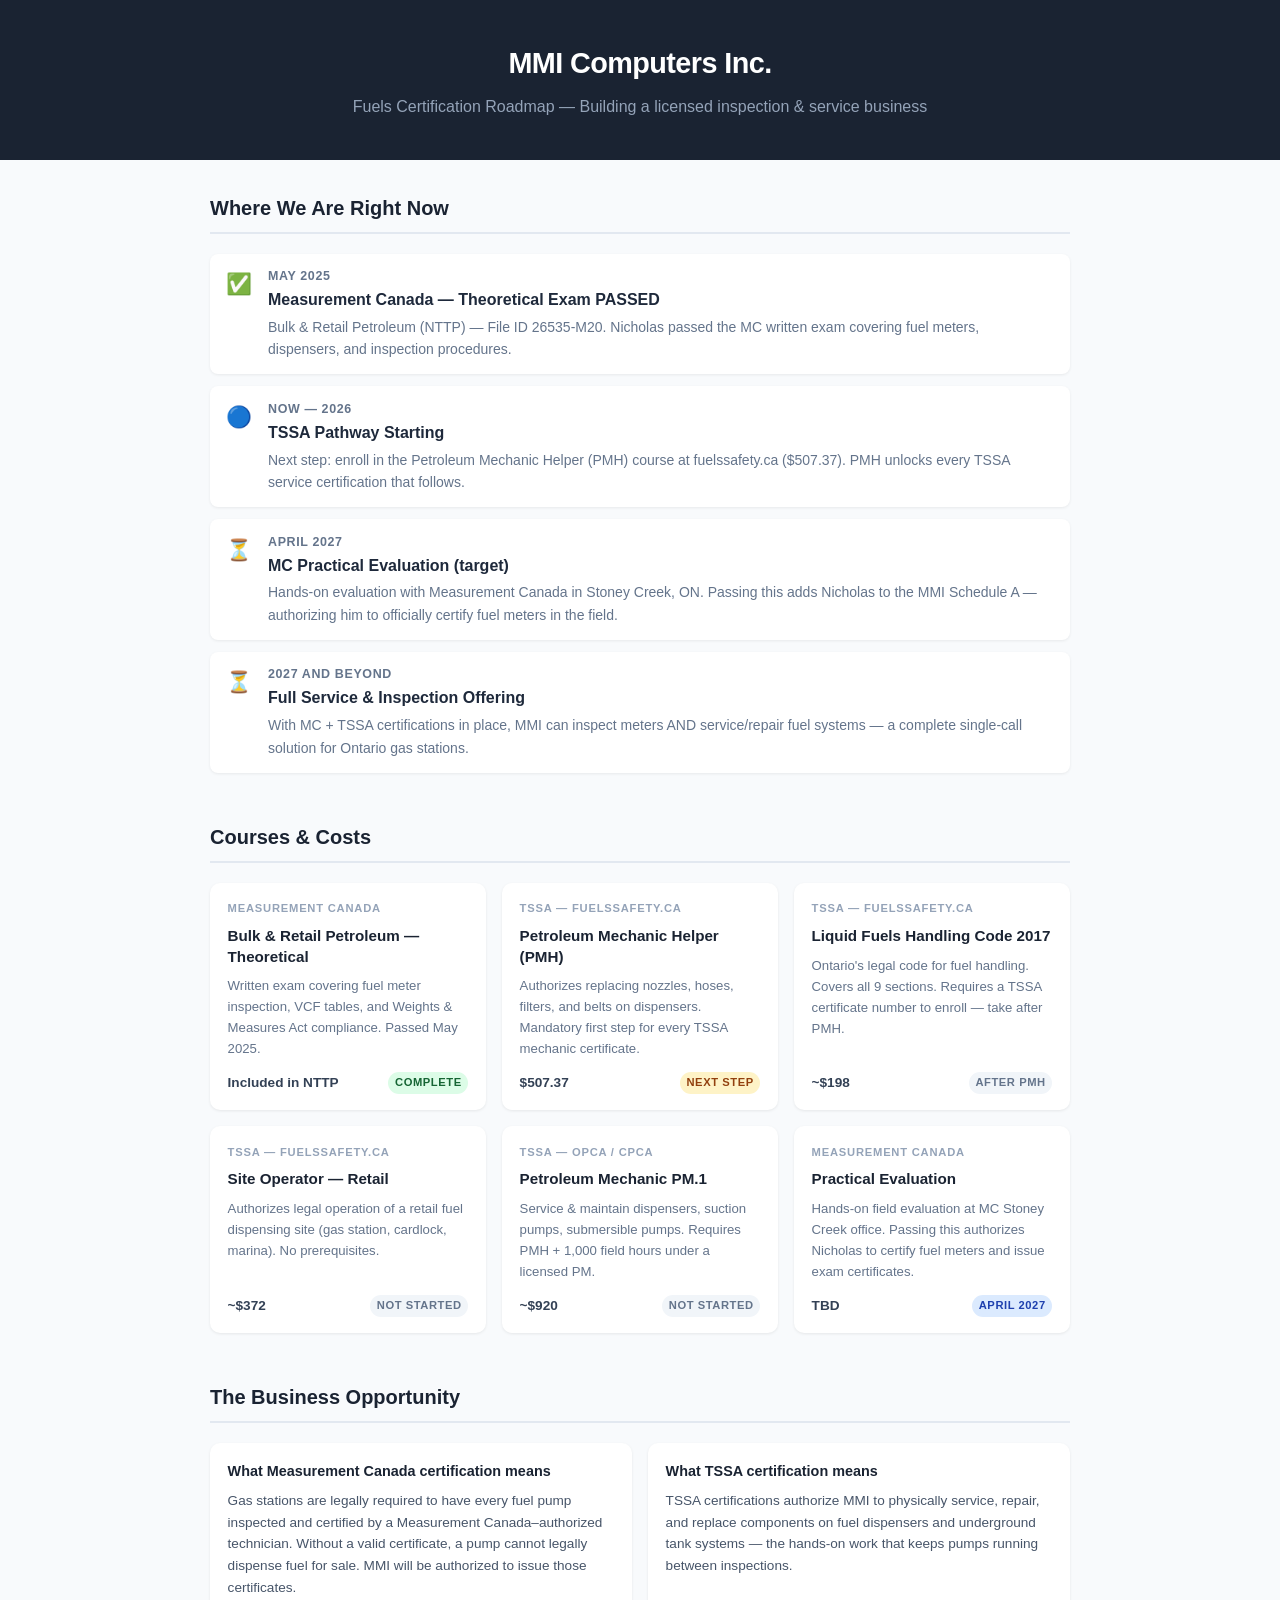
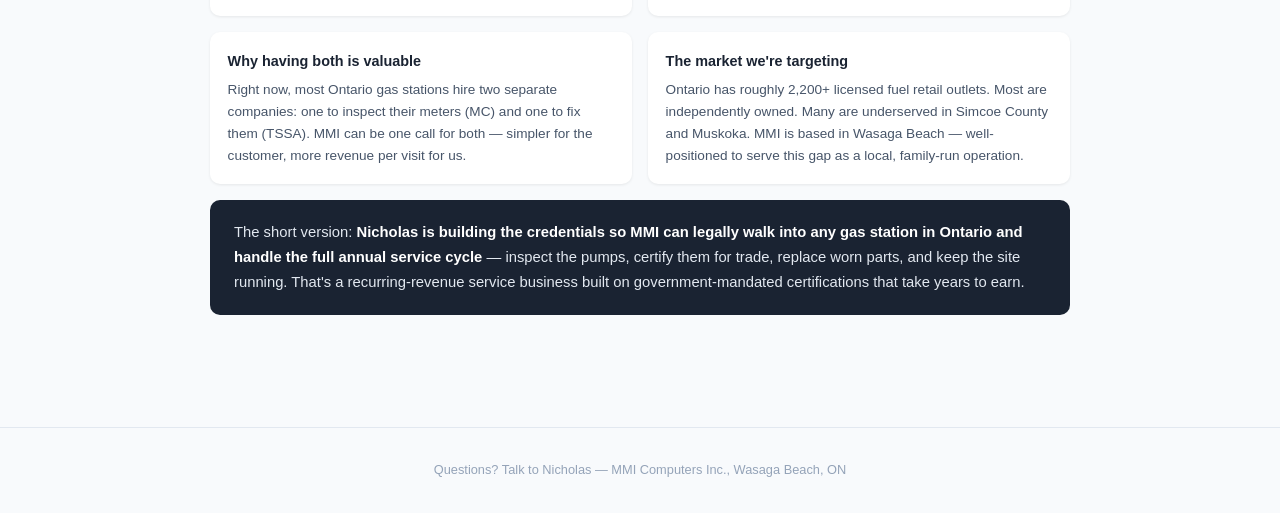
==== docs/index.html @ 9a666b94 "Add GitHub Pages dashboard site for MMI fuels certification roadmap" ====
<!DOCTYPE html>
<html lang="en">
<head>
  <meta charset="UTF-8">
  <meta name="viewport" content="width=device-width, initial-scale=1.0">
  <title>MMI — Fuels Certification Roadmap</title>
  <style>
    *, *::before, *::after { box-sizing: border-box; margin: 0; padding: 0; }

    body {
      font-family: -apple-system, BlinkMacSystemFont, 'Segoe UI', Roboto, Oxygen, sans-serif;
      background: #f8fafc;
      color: #1e293b;
      line-height: 1.6;
    }

    header {
      background: #1a2332;
      color: #fff;
      padding: 2.5rem 1.5rem;
      text-align: center;
    }
    header h1 {
      font-size: 1.8rem;
      font-weight: 700;
      letter-spacing: -0.02em;
    }
    header p {
      margin-top: 0.5rem;
      color: #94a3b8;
      font-size: 1rem;
    }

    main {
      max-width: 900px;
      margin: 0 auto;
      padding: 2rem 1.25rem 4rem;
    }

    section { margin-bottom: 3rem; }

    h2 {
      font-size: 1.25rem;
      font-weight: 700;
      color: #1a2332;
      border-bottom: 2px solid #e2e8f0;
      padding-bottom: 0.5rem;
      margin-bottom: 1.25rem;
    }

    /* ── Timeline ── */
    .timeline { list-style: none; }
    .timeline li {
      display: flex;
      gap: 1rem;
      align-items: flex-start;
      padding: 0.85rem 1rem;
      background: #fff;
      border-radius: 8px;
      margin-bottom: 0.75rem;
      box-shadow: 0 1px 3px rgba(0,0,0,0.07);
    }
    .timeline .icon { font-size: 1.3rem; flex-shrink: 0; }
    .timeline .date {
      font-size: 0.78rem;
      font-weight: 600;
      color: #64748b;
      text-transform: uppercase;
      letter-spacing: 0.05em;
      white-space: nowrap;
    }
    .timeline .detail { flex: 1; }
    .timeline .label {
      font-weight: 600;
      color: #1e293b;
    }
    .timeline .sub {
      font-size: 0.875rem;
      color: #64748b;
      margin-top: 0.2rem;
    }

    /* ── Course cards ── */
    .cards {
      display: grid;
      gap: 1rem;
      grid-template-columns: 1fr;
    }
    @media (min-width: 540px) { .cards { grid-template-columns: repeat(2, 1fr); } }
    @media (min-width: 780px) { .cards { grid-template-columns: repeat(3, 1fr); } }

    .card {
      background: #fff;
      border-radius: 10px;
      padding: 1.1rem 1.1rem 1rem;
      box-shadow: 0 1px 3px rgba(0,0,0,0.08);
      display: flex;
      flex-direction: column;
      gap: 0.5rem;
    }
    .card-authority {
      font-size: 0.7rem;
      font-weight: 700;
      text-transform: uppercase;
      letter-spacing: 0.07em;
      color: #94a3b8;
    }
    .card-name {
      font-size: 0.95rem;
      font-weight: 700;
      color: #1a2332;
      line-height: 1.35;
    }
    .card-desc {
      font-size: 0.825rem;
      color: #64748b;
      flex: 1;
    }
    .card-footer {
      display: flex;
      align-items: center;
      justify-content: space-between;
      margin-top: 0.25rem;
      gap: 0.5rem;
    }
    .card-price {
      font-size: 0.85rem;
      font-weight: 600;
      color: #334155;
    }
    .badge {
      display: inline-block;
      font-size: 0.7rem;
      font-weight: 700;
      text-transform: uppercase;
      letter-spacing: 0.05em;
      padding: 0.2em 0.6em;
      border-radius: 999px;
    }
    .badge-done    { background: #dcfce7; color: #166534; }
    .badge-active  { background: #dbeafe; color: #1e40af; }
    .badge-next    { background: #fef3c7; color: #92400e; }
    .badge-pending { background: #f1f5f9; color: #64748b; }

    /* ── Opportunity ── */
    .opportunity-grid {
      display: grid;
      gap: 1rem;
      grid-template-columns: 1fr;
    }
    @media (min-width: 600px) { .opportunity-grid { grid-template-columns: repeat(2, 1fr); } }

    .opp-card {
      background: #fff;
      border-radius: 10px;
      padding: 1.1rem;
      box-shadow: 0 1px 3px rgba(0,0,0,0.08);
    }
    .opp-card h3 {
      font-size: 0.9rem;
      font-weight: 700;
      color: #1a2332;
      margin-bottom: 0.4rem;
    }
    .opp-card p {
      font-size: 0.85rem;
      color: #475569;
    }

    .highlight-box {
      background: #1a2332;
      color: #e2e8f0;
      border-radius: 10px;
      padding: 1.25rem 1.5rem;
      margin-top: 1rem;
    }
    .highlight-box p {
      font-size: 0.925rem;
      line-height: 1.7;
    }
    .highlight-box strong { color: #fff; }

    footer {
      text-align: center;
      padding: 2rem 1rem;
      font-size: 0.8rem;
      color: #94a3b8;
      border-top: 1px solid #e2e8f0;
    }
  </style>
</head>
<body>

<header>
  <h1>MMI Computers Inc.</h1>
  <p>Fuels Certification Roadmap &mdash; Building a licensed inspection &amp; service business</p>
</header>

<main>

  <!-- ═══════════════════════════════════════════
       SECTION 1 — STATUS & TIMELINE
  ════════════════════════════════════════════ -->
  <section id="timeline">
    <h2>Where We Are Right Now</h2>
    <ul class="timeline">

      <li>
        <span class="icon">✅</span>
        <div class="detail">
          <div class="date">May 2025</div>
          <div class="label">Measurement Canada — Theoretical Exam PASSED</div>
          <div class="sub">Bulk &amp; Retail Petroleum (NTTP) &mdash; File ID 26535-M20. Nicholas passed the MC written exam covering fuel meters, dispensers, and inspection procedures.</div>
        </div>
      </li>

      <li>
        <span class="icon">🔵</span>
        <div class="detail">
          <div class="date">Now — 2026</div>
          <div class="label">TSSA Pathway Starting</div>
          <div class="sub">Next step: enroll in the Petroleum Mechanic Helper (PMH) course at fuelssafety.ca ($507.37). PMH unlocks every TSSA service certification that follows.</div>
        </div>
      </li>

      <li>
        <span class="icon">⏳</span>
        <div class="detail">
          <div class="date">April 2027</div>
          <div class="label">MC Practical Evaluation (target)</div>
          <div class="sub">Hands-on evaluation with Measurement Canada in Stoney Creek, ON. Passing this adds Nicholas to the MMI Schedule A — authorizing him to officially certify fuel meters in the field.</div>
        </div>
      </li>

      <li>
        <span class="icon">⏳</span>
        <div class="detail">
          <div class="date">2027 and beyond</div>
          <div class="label">Full Service &amp; Inspection Offering</div>
          <div class="sub">With MC + TSSA certifications in place, MMI can inspect meters AND service/repair fuel systems — a complete single-call solution for Ontario gas stations.</div>
        </div>
      </li>

    </ul>
  </section>

  <!-- ═══════════════════════════════════════════
       SECTION 2 — COURSES & COSTS
  ════════════════════════════════════════════ -->
  <section id="courses">
    <h2>Courses &amp; Costs</h2>
    <div class="cards">

      <div class="card">
        <div class="card-authority">Measurement Canada</div>
        <div class="card-name">Bulk &amp; Retail Petroleum — Theoretical</div>
        <div class="card-desc">Written exam covering fuel meter inspection, VCF tables, and Weights &amp; Measures Act compliance. Passed May 2025.</div>
        <div class="card-footer">
          <span class="card-price">Included in NTTP</span>
          <span class="badge badge-done">Complete</span>
        </div>
      </div>

      <div class="card">
        <div class="card-authority">TSSA &mdash; fuelssafety.ca</div>
        <div class="card-name">Petroleum Mechanic Helper (PMH)</div>
        <div class="card-desc">Authorizes replacing nozzles, hoses, filters, and belts on dispensers. Mandatory first step for every TSSA mechanic certificate.</div>
        <div class="card-footer">
          <span class="card-price">$507.37</span>
          <span class="badge badge-next">Next Step</span>
        </div>
      </div>

      <div class="card">
        <div class="card-authority">TSSA &mdash; fuelssafety.ca</div>
        <div class="card-name">Liquid Fuels Handling Code 2017</div>
        <div class="card-desc">Ontario's legal code for fuel handling. Covers all 9 sections. Requires a TSSA certificate number to enroll — take after PMH.</div>
        <div class="card-footer">
          <span class="card-price">~$198</span>
          <span class="badge badge-pending">After PMH</span>
        </div>
      </div>

      <div class="card">
        <div class="card-authority">TSSA &mdash; fuelssafety.ca</div>
        <div class="card-name">Site Operator — Retail</div>
        <div class="card-desc">Authorizes legal operation of a retail fuel dispensing site (gas station, cardlock, marina). No prerequisites.</div>
        <div class="card-footer">
          <span class="card-price">~$372</span>
          <span class="badge badge-pending">Not Started</span>
        </div>
      </div>

      <div class="card">
        <div class="card-authority">TSSA &mdash; OPCA / CPCA</div>
        <div class="card-name">Petroleum Mechanic PM.1</div>
        <div class="card-desc">Service &amp; maintain dispensers, suction pumps, submersible pumps. Requires PMH + 1,000 field hours under a licensed PM.</div>
        <div class="card-footer">
          <span class="card-price">~$920</span>
          <span class="badge badge-pending">Not Started</span>
        </div>
      </div>

      <div class="card">
        <div class="card-authority">Measurement Canada</div>
        <div class="card-name">Practical Evaluation</div>
        <div class="card-desc">Hands-on field evaluation at MC Stoney Creek office. Passing this authorizes Nicholas to certify fuel meters and issue exam certificates.</div>
        <div class="card-footer">
          <span class="card-price">TBD</span>
          <span class="badge badge-active">April 2027</span>
        </div>
      </div>

    </div>
  </section>

  <!-- ═══════════════════════════════════════════
       SECTION 3 — THE BUSINESS OPPORTUNITY
  ════════════════════════════════════════════ -->
  <section id="opportunity">
    <h2>The Business Opportunity</h2>

    <div class="opportunity-grid">

      <div class="opp-card">
        <h3>What Measurement Canada certification means</h3>
        <p>Gas stations are legally required to have every fuel pump inspected and certified by a Measurement Canada–authorized technician. Without a valid certificate, a pump cannot legally dispense fuel for sale. MMI will be authorized to issue those certificates.</p>
      </div>

      <div class="opp-card">
        <h3>What TSSA certification means</h3>
        <p>TSSA certifications authorize MMI to physically service, repair, and replace components on fuel dispensers and underground tank systems — the hands-on work that keeps pumps running between inspections.</p>
      </div>

      <div class="opp-card">
        <h3>Why having both is valuable</h3>
        <p>Right now, most Ontario gas stations hire two separate companies: one to inspect their meters (MC) and one to fix them (TSSA). MMI can be one call for both — simpler for the customer, more revenue per visit for us.</p>
      </div>

      <div class="opp-card">
        <h3>The market we're targeting</h3>
        <p>Ontario has roughly 2,200+ licensed fuel retail outlets. Most are independently owned. Many are underserved in Simcoe County and Muskoka. MMI is based in Wasaga Beach — well-positioned to serve this gap as a local, family-run operation.</p>
      </div>

    </div>

    <div class="highlight-box">
      <p>The short version: <strong>Nicholas is building the credentials so MMI can legally walk into any gas station in Ontario and handle the full annual service cycle</strong> — inspect the pumps, certify them for trade, replace worn parts, and keep the site running. That's a recurring-revenue service business built on government-mandated certifications that take years to earn.</p>
    </div>

  </section>

</main>

<footer>
  Questions? Talk to Nicholas &mdash; MMI Computers Inc., Wasaga Beach, ON
</footer>

</body>
</html>
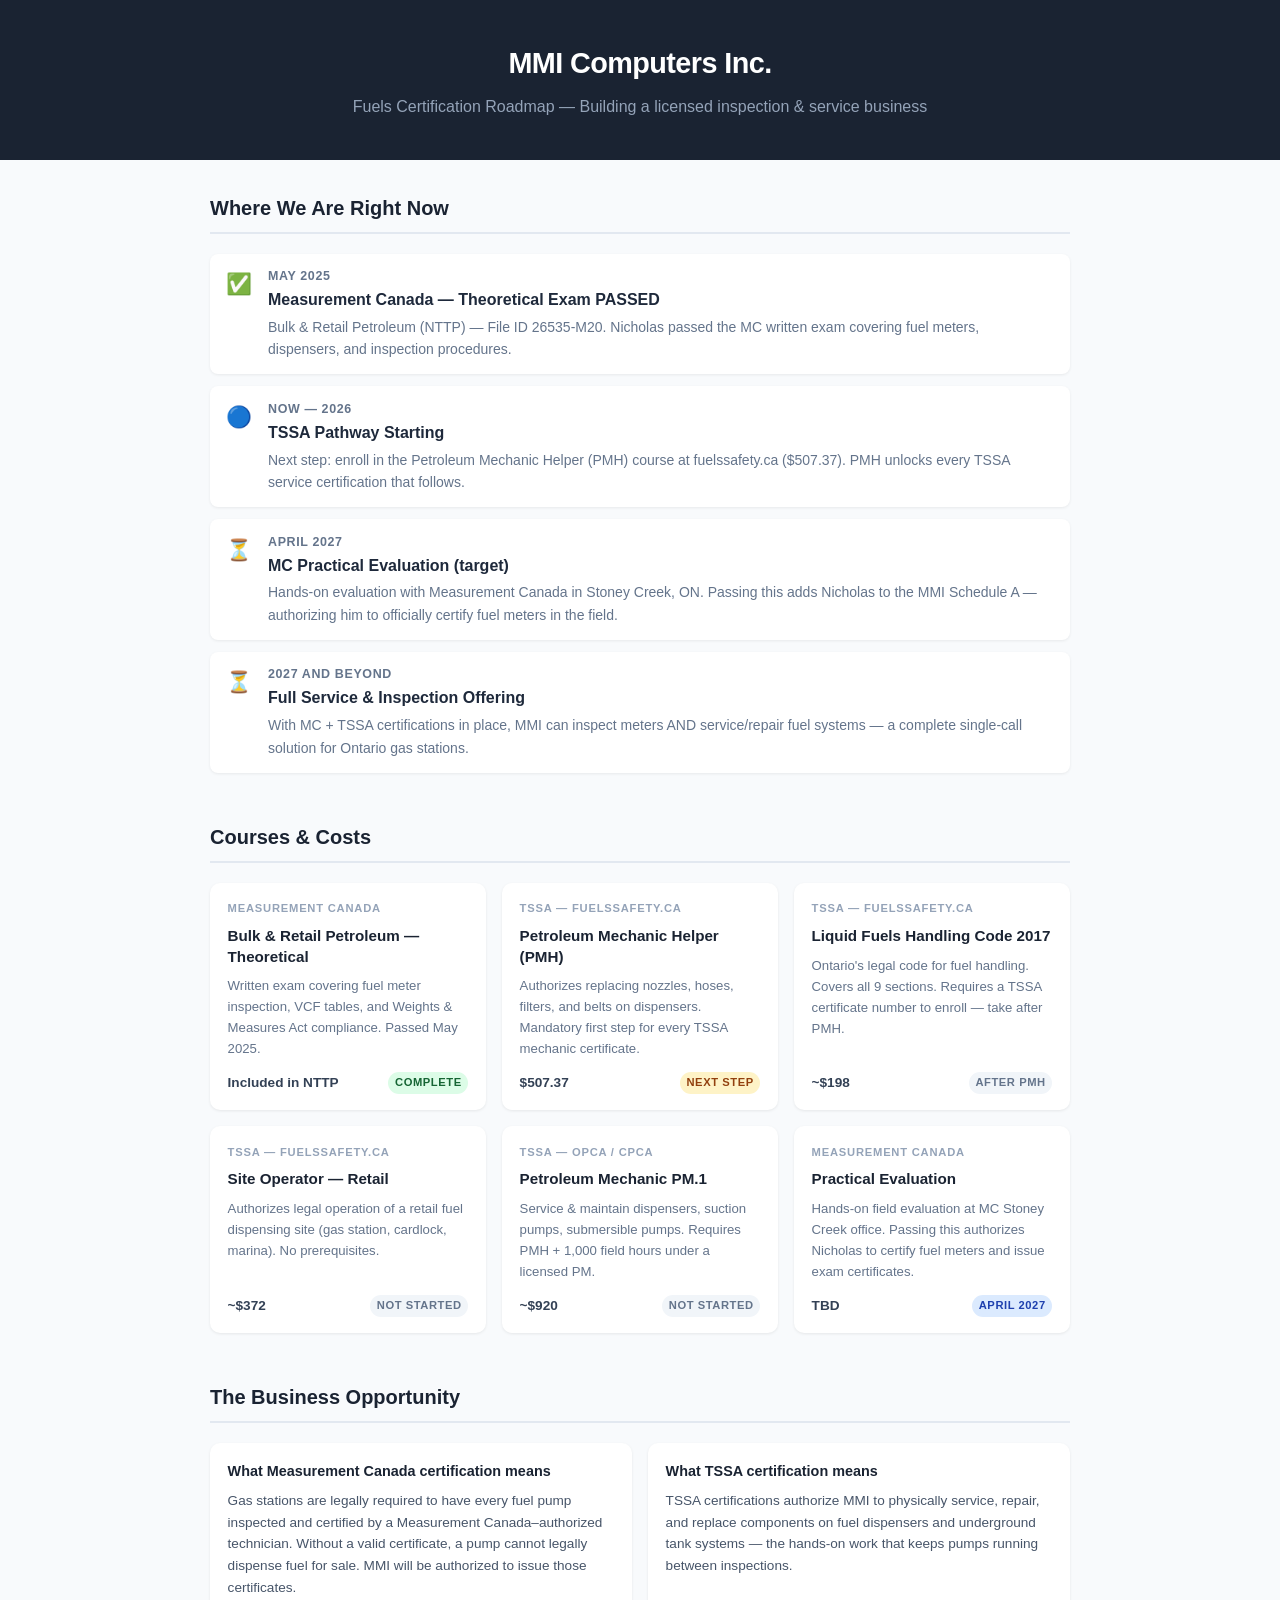
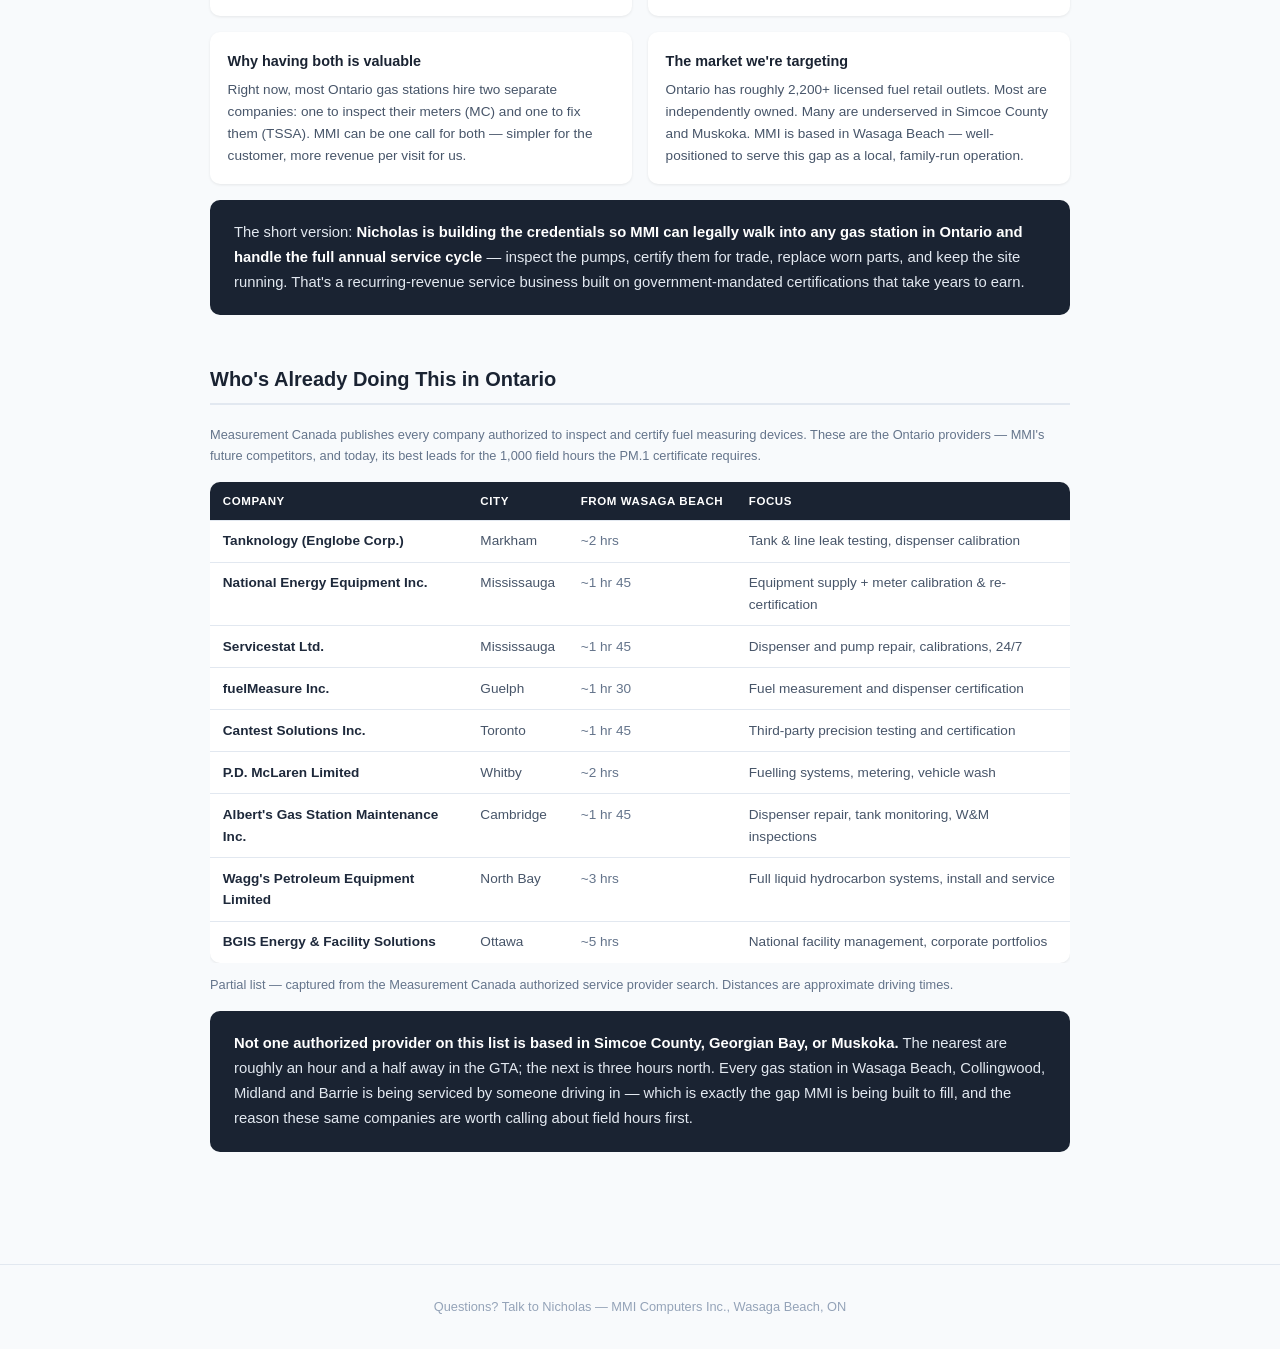
==== commit 80e13a73: "Add Ontario authorized service providers reference Captures the Measurement Canada authorized servic" ====
--- a/docs/index.html
+++ b/docs/index.html
@@ -180,6 +180,42 @@
     }
     .highlight-box strong { color: #fff; }
 
+    /* ── Provider table ── */
+    .table-wrap { overflow-x: auto; -webkit-overflow-scrolling: touch; }
+    .provider-table {
+      width: 100%;
+      border-collapse: collapse;
+      background: #fff;
+      border-radius: 10px;
+      overflow: hidden;
+      box-shadow: 0 1px 3px rgba(0,0,0,0.08);
+      font-size: 0.85rem;
+      min-width: 480px;
+    }
+    .provider-table th {
+      background: #1a2332;
+      color: #fff;
+      text-align: left;
+      font-size: 0.72rem;
+      text-transform: uppercase;
+      letter-spacing: 0.05em;
+      padding: 0.6rem 0.8rem;
+      white-space: nowrap;
+    }
+    .provider-table td {
+      padding: 0.6rem 0.8rem;
+      border-top: 1px solid #e2e8f0;
+      color: #475569;
+      vertical-align: top;
+    }
+    .provider-table td:first-child { font-weight: 600; color: #1e293b; }
+    .provider-table .dist { white-space: nowrap; color: #64748b; }
+    .note {
+      font-size: 0.8rem;
+      color: #64748b;
+      margin-top: 0.75rem;
+    }
+
     footer {
       text-align: center;
       padding: 2rem 1rem;
@@ -350,6 +386,49 @@
 
   </section>
 
+  <!-- ═══════════════════════════════════════════
+       SECTION 4 — WHO'S ALREADY DOING THIS
+  ════════════════════════════════════════════ -->
+  <section id="providers">
+    <h2>Who's Already Doing This in Ontario</h2>
+
+    <p class="note" style="margin-top:0; margin-bottom:1rem;">
+      Measurement Canada publishes every company authorized to inspect and certify fuel measuring devices.
+      These are the Ontario providers &mdash; MMI's future competitors, and today, its best leads for the
+      1,000 field hours the PM.1 certificate requires.
+    </p>
+
+    <div class="table-wrap">
+      <table class="provider-table">
+        <thead>
+          <tr><th>Company</th><th>City</th><th>From Wasaga Beach</th><th>Focus</th></tr>
+        </thead>
+        <tbody>
+          <tr><td>Tanknology (Englobe Corp.)</td><td>Markham</td><td class="dist">~2 hrs</td><td>Tank &amp; line leak testing, dispenser calibration</td></tr>
+          <tr><td>National Energy Equipment Inc.</td><td>Mississauga</td><td class="dist">~1 hr 45</td><td>Equipment supply + meter calibration &amp; re-certification</td></tr>
+          <tr><td>Servicestat Ltd.</td><td>Mississauga</td><td class="dist">~1 hr 45</td><td>Dispenser and pump repair, calibrations, 24/7</td></tr>
+          <tr><td>fuelMeasure Inc.</td><td>Guelph</td><td class="dist">~1 hr 30</td><td>Fuel measurement and dispenser certification</td></tr>
+          <tr><td>Cantest Solutions Inc.</td><td>Toronto</td><td class="dist">~1 hr 45</td><td>Third-party precision testing and certification</td></tr>
+          <tr><td>P.D. McLaren Limited</td><td>Whitby</td><td class="dist">~2 hrs</td><td>Fuelling systems, metering, vehicle wash</td></tr>
+          <tr><td>Albert's Gas Station Maintenance Inc.</td><td>Cambridge</td><td class="dist">~1 hr 45</td><td>Dispenser repair, tank monitoring, W&amp;M inspections</td></tr>
+          <tr><td>Wagg's Petroleum Equipment Limited</td><td>North Bay</td><td class="dist">~3 hrs</td><td>Full liquid hydrocarbon systems, install and service</td></tr>
+          <tr><td>BGIS Energy &amp; Facility Solutions</td><td>Ottawa</td><td class="dist">~5 hrs</td><td>National facility management, corporate portfolios</td></tr>
+        </tbody>
+      </table>
+    </div>
+
+    <p class="note">Partial list &mdash; captured from the Measurement Canada authorized service provider search. Distances are approximate driving times.</p>
+
+    <div class="highlight-box">
+      <p><strong>Not one authorized provider on this list is based in Simcoe County, Georgian Bay, or Muskoka.</strong>
+      The nearest are roughly an hour and a half away in the GTA; the next is three hours north.
+      Every gas station in Wasaga Beach, Collingwood, Midland and Barrie is being serviced by someone
+      driving in &mdash; which is exactly the gap MMI is being built to fill, and the reason these same
+      companies are worth calling about field hours first.</p>
+    </div>
+
+  </section>
+
 </main>
 
 <footer>
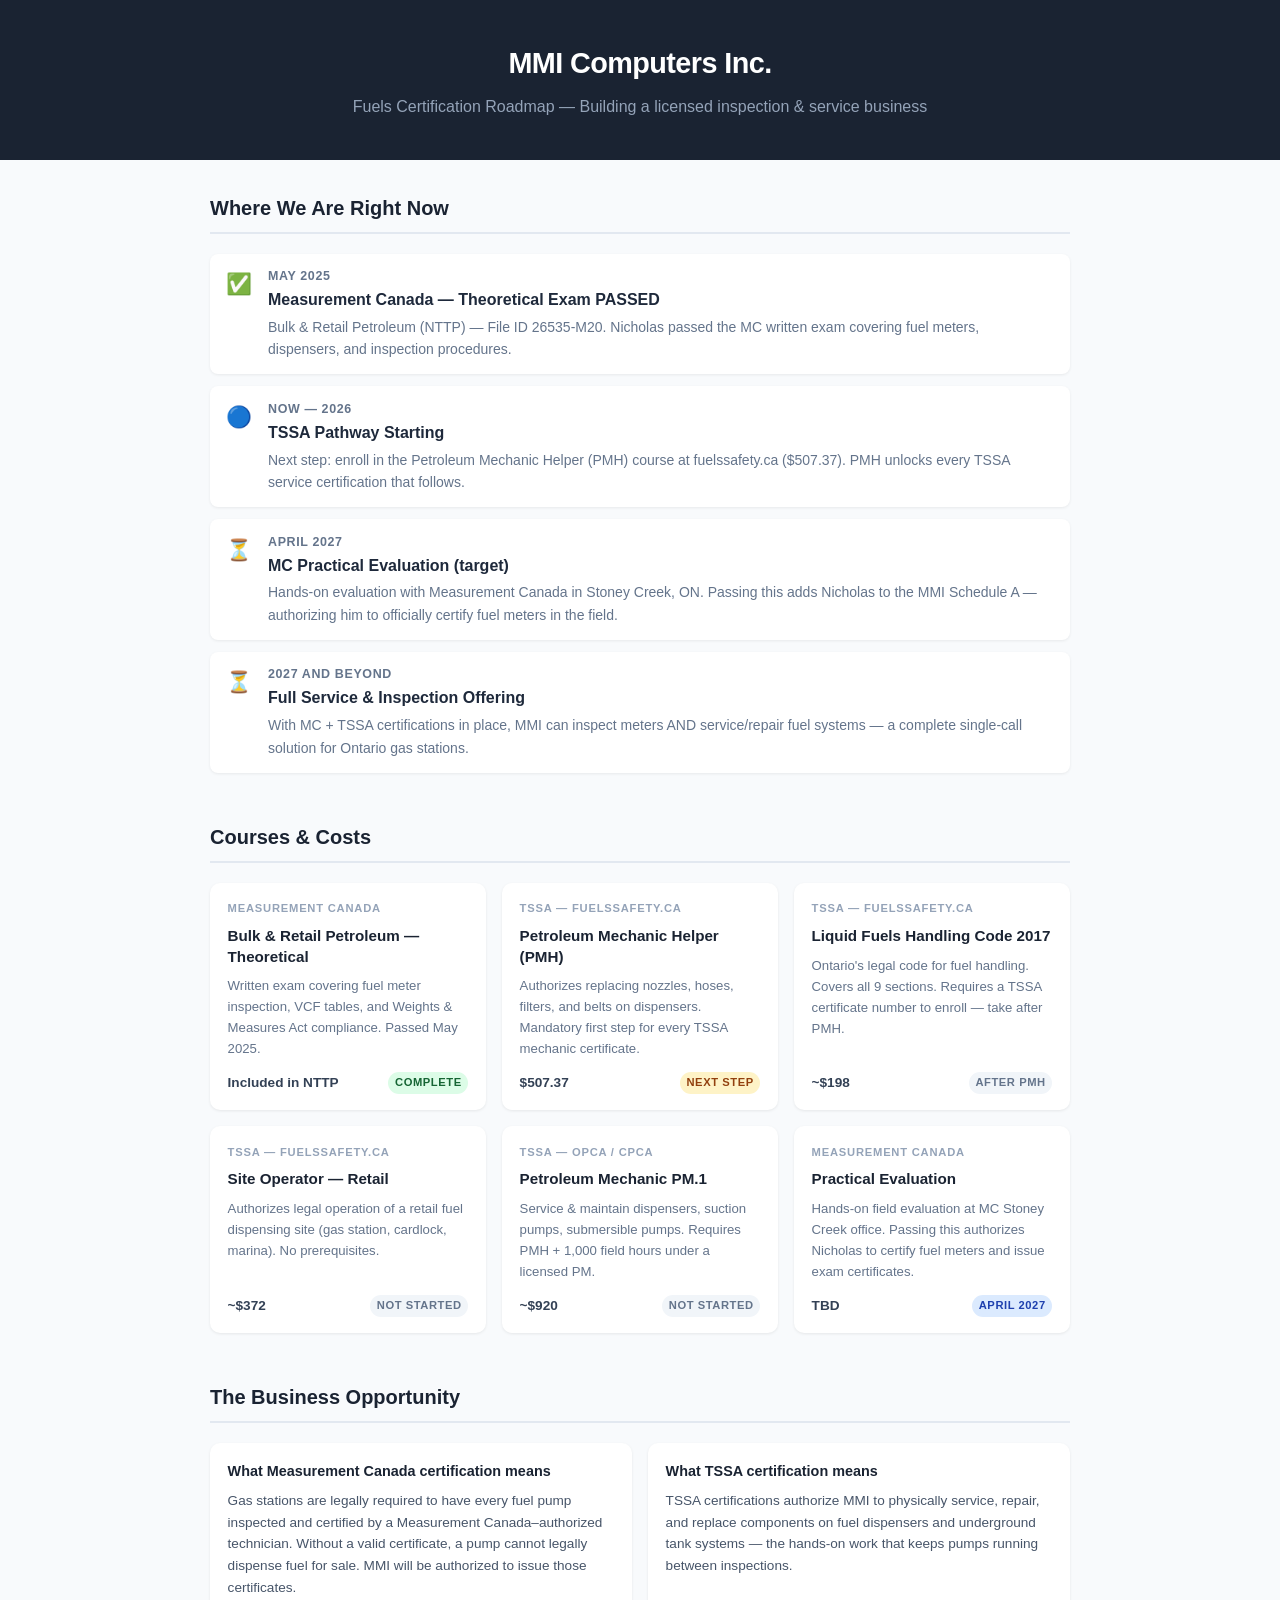
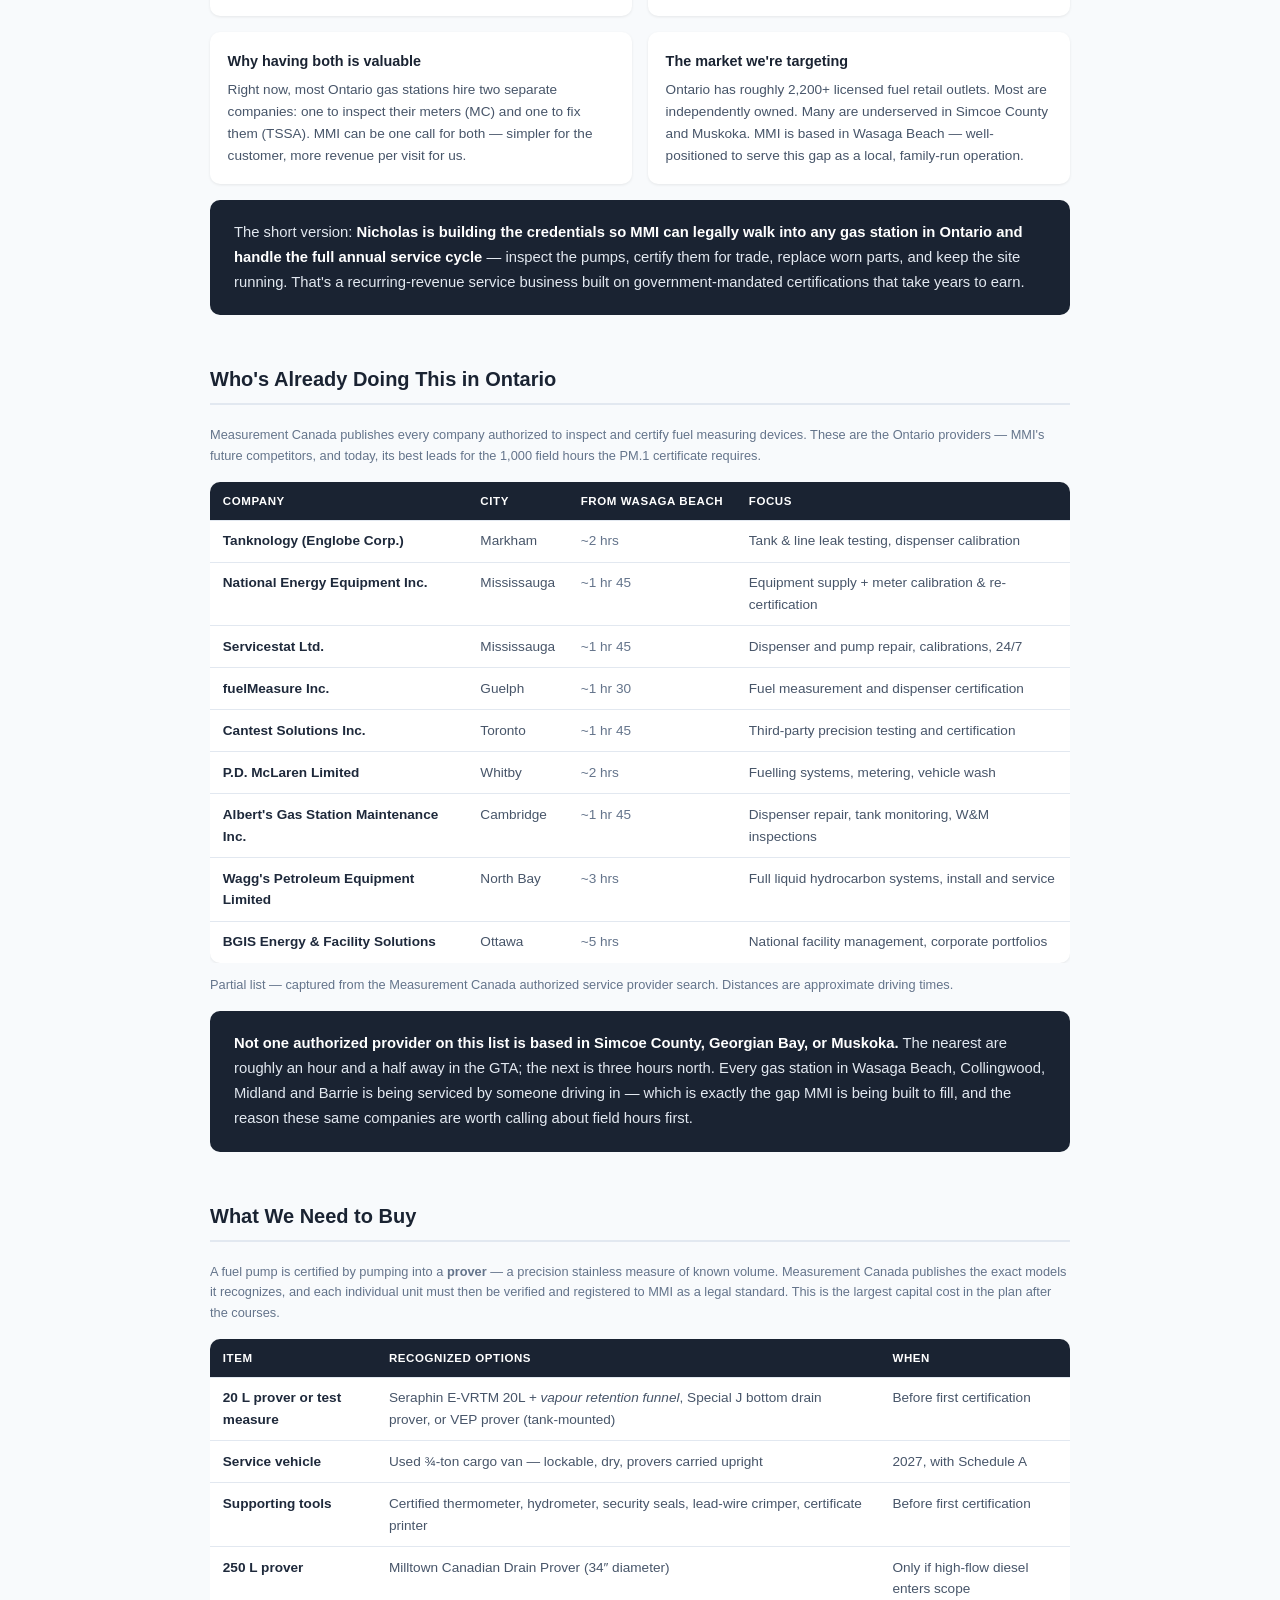
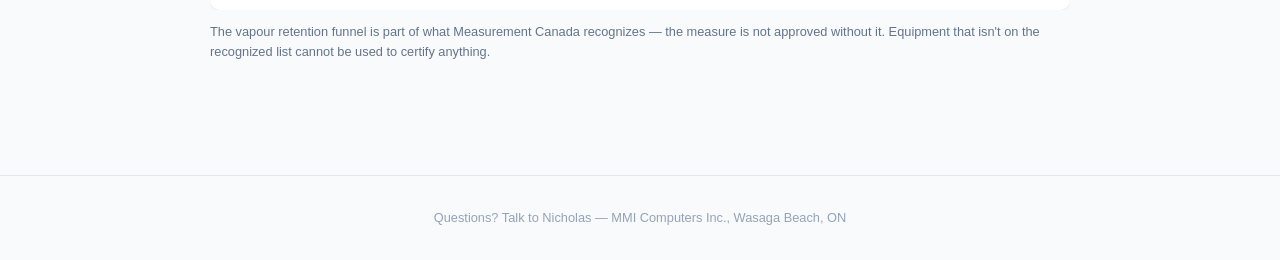
==== commit 3daaf93a: "Add Equipment section with MC-recognized test equipment list Provers are the largest capital cost af" ====
--- a/docs/index.html
+++ b/docs/index.html
@@ -429,6 +429,56 @@
 
   </section>
 
+  <!-- ═══════════════════════════════════════════
+       SECTION 5 — EQUIPMENT
+  ════════════════════════════════════════════ -->
+  <section id="equipment">
+    <h2>What We Need to Buy</h2>
+
+    <p class="note" style="margin-top:0; margin-bottom:1rem;">
+      A fuel pump is certified by pumping into a <strong>prover</strong> &mdash; a precision stainless measure
+      of known volume. Measurement Canada publishes the exact models it recognizes, and each individual unit
+      must then be verified and registered to MMI as a legal standard. This is the largest capital cost in
+      the plan after the courses.
+    </p>
+
+    <div class="table-wrap">
+      <table class="provider-table">
+        <thead>
+          <tr><th>Item</th><th>Recognized options</th><th>When</th></tr>
+        </thead>
+        <tbody>
+          <tr>
+            <td>20 L prover or test measure</td>
+            <td>Seraphin E-VRTM 20L <em>+ vapour retention funnel</em>, Special J bottom drain prover, or VEP prover (tank-mounted)</td>
+            <td>Before first certification</td>
+          </tr>
+          <tr>
+            <td>Service vehicle</td>
+            <td>Used &frac34;-ton cargo van &mdash; lockable, dry, provers carried upright</td>
+            <td>2027, with Schedule A</td>
+          </tr>
+          <tr>
+            <td>Supporting tools</td>
+            <td>Certified thermometer, hydrometer, security seals, lead-wire crimper, certificate printer</td>
+            <td>Before first certification</td>
+          </tr>
+          <tr>
+            <td>250 L prover</td>
+            <td>Milltown Canadian Drain Prover (34&Prime; diameter)</td>
+            <td>Only if high-flow diesel enters scope</td>
+          </tr>
+        </tbody>
+      </table>
+    </div>
+
+    <p class="note">
+      The vapour retention funnel is part of what Measurement Canada recognizes &mdash; the measure is not
+      approved without it. Equipment that isn't on the recognized list cannot be used to certify anything.
+    </p>
+
+  </section>
+
 </main>
 
 <footer>
